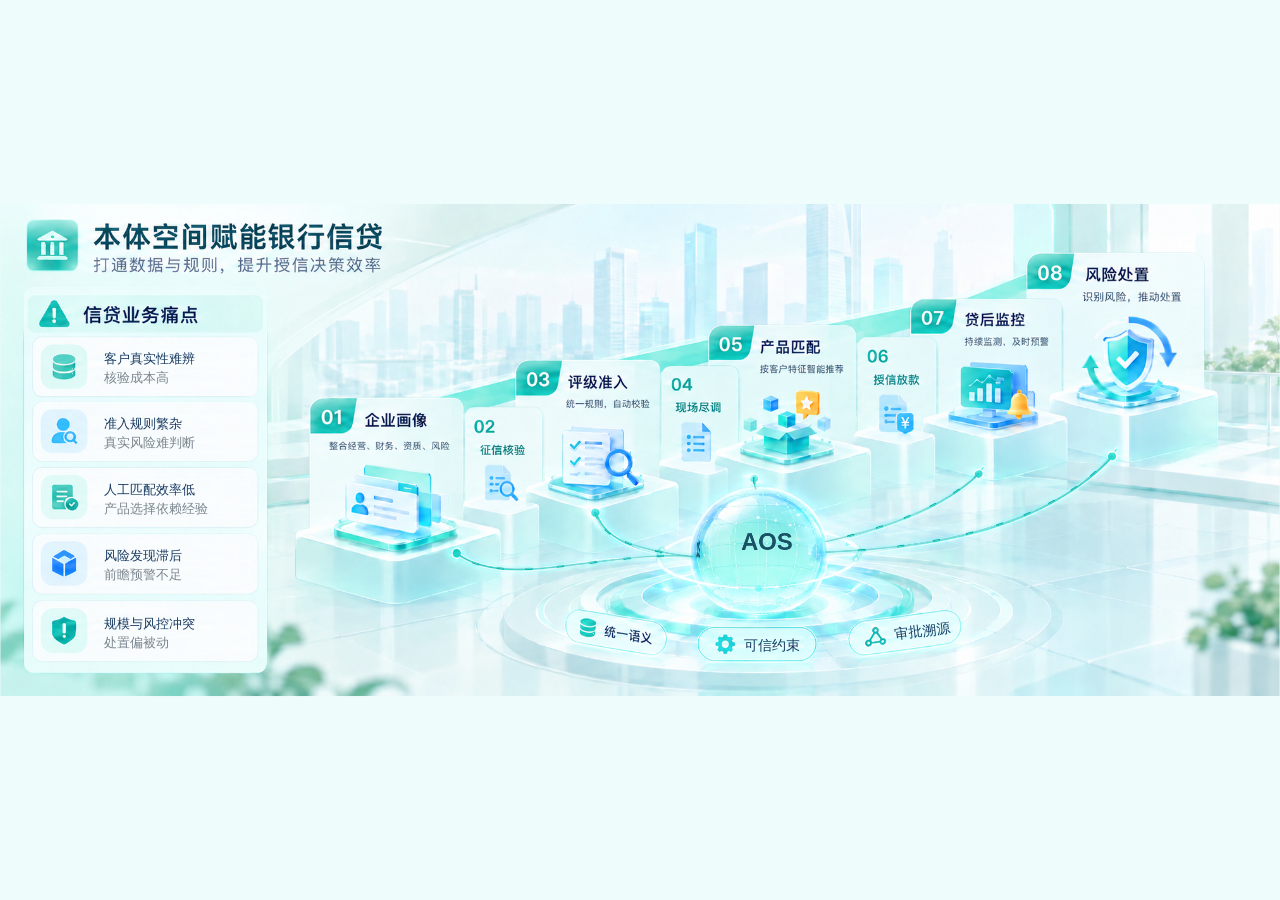
==== prestamos-bancarios/bank-credit-cover/index.html @ e4e33d5e "Publish verified English and Spanish banking demo with redacted sample evidence" ====
<!doctype html>
<html lang="zh-CN">
  <head>
    <meta charset="UTF-8" />
    <meta name="viewport" content="width=device-width, initial-scale=1" />
    <meta name="description" content="本体空间赋能银行信贷：打通数据与规则，提升授信决策效率。" />
    <title>本体空间赋能银行信贷</title>
    <script>
      const coverLanguage = new URLSearchParams(location.search).get('lang')
      if (coverLanguage === 'en' || coverLanguage === 'es-419') {
        document.documentElement.dataset.locale = coverLanguage
        document.addEventListener('DOMContentLoaded', () => {
          const coverImage = document.querySelector('.cover-image')
          coverImage.src = `./assets/credit-cover-${coverLanguage}.png`
          coverImage.alt = coverLanguage === 'en'
            ? 'Ontology Space for Bank Credit: eight stages from business profiling to risk response. Illustrative demo only.'
            : 'Espacio ontológico para crédito bancario: ocho etapas desde el perfil empresarial hasta la gestión del riesgo. Demostración ilustrativa.'
        }, { once: true })
      }
    </script>
    <link rel="stylesheet" href="./styles.css" />
    <script src="./fit.js" defer></script>
    <script src="./motion.js" defer></script>
  </head>
  <body>
    <main class="cover" aria-label="银行信贷本体空间封面">
      <img
        class="cover-image"
        src="./assets/credit-cover.png"
        width="2022"
        height="778"
        fetchpriority="high"
        draggable="false"
        alt="本体空间赋能银行信贷。打通数据与规则，提升授信决策效率。信贷业务痛点：客户真实性难辨，核验成本高；准入规则繁杂，真实风险难判断；人工匹配效率低，产品选择依赖经验；风险发现滞后，前瞻预警不足；规模与风控冲突，处置偏被动。信贷流程：01 企业画像，整合经营、财务、资质、风险；02 征信核验；03 评级准入，统一规则，自动校验；04 现场尽调；05 产品匹配，按客户特征智能推荐；06 授信放款；07 贷后监控，持续监测，及时预警；08 风险处置，识别风险，推动处置。本体空间：统一语义、可信约束、审批溯源。"
      />
      <svg class="pain-copy-layer" viewBox="0 0 2022 778" role="img" aria-label="信贷业务痛点：客户真实性难辨，核验成本高；准入规则繁杂，真实风险难判断；人工匹配效率低，产品选择依赖经验；风险发现滞后，前瞻预警不足；规模与风控冲突，处置偏被动" focusable="false">
        <foreignObject x="0" y="0" width="2022" height="778"><canvas xmlns="http://www.w3.org/1999/xhtml" id="pain-copy-background" width="2022" height="778" style="width:100%;height:100%" aria-hidden="true"></canvas></foreignObject>
        <g fill="#193b62" font-family="PingFang SC, Microsoft YaHei, sans-serif" font-size="21" font-weight="500" aria-hidden="true">
          <text x="164" y="252"><tspan x="164">客户真实性难辨</tspan><tspan x="164" dy="30" fill="#7b858e">核验成本高</tspan></text>
          <text x="164" y="355"><tspan x="164">准入规则繁杂</tspan><tspan x="164" dy="30" fill="#7b858e">真实风险难判断</tspan></text>
          <text x="164" y="459"><tspan x="164">人工匹配效率低</tspan><tspan x="164" dy="30" fill="#7b858e">产品选择依赖经验</tspan></text>
          <text x="164" y="563"><tspan x="164">风险发现滞后</tspan><tspan x="164" dy="30" fill="#7b858e">前瞻预警不足</tspan></text>
          <text x="164" y="670"><tspan x="164">规模与风控冲突</tspan><tspan x="164" dy="30" fill="#7b858e">处置偏被动</tspan></text>
        </g>
      </svg>
      <svg class="globe-copy-layer" viewBox="0 0 2022 778" aria-hidden="true" focusable="false">
        <foreignObject x="0" y="0" width="2022" height="778"><canvas xmlns="http://www.w3.org/1999/xhtml" id="globe-copy-background" width="2022" height="778" style="width:100%;height:100%"></canvas></foreignObject>
      </svg>
      <canvas class="motion-layer" width="2704" height="1040" aria-label="AOS 球体，四个方向的文字随球体旋转，仅显示朝向观众的文字"></canvas>
      <svg class="step-highlights" viewBox="0 0 2022 778" aria-hidden="true" focusable="false">
        <defs>
          <!-- Diffuse upward light: radial falloff has no vertical box edges. -->
          <radialGradient id="uplight-halo" cx="50%" cy="72%" r="50%" fy="78%">
            <stop offset="0" stop-color="#10b9a7" stop-opacity=".56" />
            <stop offset=".38" stop-color="#29c5b2" stop-opacity=".36" />
            <stop offset=".7" stop-color="#53d4c3" stop-opacity=".17" />
            <stop offset="1" stop-color="#53d4c3" stop-opacity="0" />
          </radialGradient>
          <filter id="occlusion-soft" x="-30%" y="-30%" width="160%" height="160%">
            <feGaussianBlur stdDeviation="9" />
          </filter>
          <filter id="icon-mask-soft" x="-30%" y="-30%" width="160%" height="160%">
            <feGaussianBlur stdDeviation="4" />
          </filter>
          <linearGradient id="platform-uplight" x1="0" y1="0" x2="0" y2="1">
            <stop offset="0" stop-color="#00a892" stop-opacity="0" />
            <stop offset=".45" stop-color="#00a892" stop-opacity=".24" />
            <stop offset="1" stop-color="#009e87" stop-opacity=".72" />
          </linearGradient>
          <radialGradient id="platform-top-glow">
            <stop offset="0" stop-color="#e5fffb" stop-opacity=".76" />
            <stop offset=".55" stop-color="#1fbaa3" stop-opacity=".46" />
            <stop offset="1" stop-color="#00a892" stop-opacity="0" />
          </radialGradient>
          <filter id="uplight-soft" x="-30%" y="-30%" width="160%" height="160%">
            <feGaussianBlur stdDeviation="8" />
          </filter>
          <linearGradient id="platform-wash" x1="0" y1="0" x2="0" y2="1">
            <stop offset="0" stop-color="#27bfa8" stop-opacity=".43" />
            <stop offset=".35" stop-color="#1caf99" stop-opacity=".30" />
            <stop offset="1" stop-color="#149f8a" stop-opacity=".20" />
          </linearGradient>
          <clipPath id="platform-01"><path d="M 466.00 538.75 Q 466.00 520.00 487.45 515.12 L 611.55 486.88 Q 633.00 482.00 654.47 486.79 L 768.53 512.21 Q 790.00 517.00 790.00 535.25 L 790.00 571.75 Q 790.00 590.00 768.78 595.82 L 647.22 629.18 Q 626.00 635.00 604.66 629.66 L 487.34 600.34 Q 466.00 595.00 466.00 576.25 Z" /></clipPath>
          <clipPath id="platform-02"><path d="M 737.74 475.42 L 788.26 458.58 Q 793 457 797.68 458.75 L 847.32 477.25 Q 852 479 852.00 484.00 L 852.00 537.00 Q 852 542 847.17 543.29 L 796.83 556.71 Q 792 558 787.22 556.54 L 737.78 541.46 Q 733 540 733.00 535.00 L 733.00 482.00 Q 733 477 737.74 475.42 Z" /></clipPath>
          <clipPath id="platform-03"><path d="M 833.00 468.00 Q 833.00 452.00 848.36 447.51 L 923.64 425.49 Q 939.00 421.00 954.74 423.86 L 1055.26 442.14 Q 1071.00 445.00 1071.00 461.00 L 1071.00 499.00 Q 1071.00 515.00 1055.66 519.53 L 954.34 549.47 Q 939.00 554.00 923.60 549.64 L 848.40 528.36 Q 833.00 524.00 833.00 508.00 Z" /></clipPath>
          <clipPath id="platform-04"><path d="M 1045.79 409.58 L 1090.21 396.42 Q 1095 395 1099.63 396.90 L 1146.37 416.10 Q 1151 418 1151.00 423.00 L 1151.00 469.00 Q 1151 474 1146.24 475.53 L 1099.76 490.47 Q 1095 492 1090.23 490.50 L 1045.77 476.50 Q 1041 475 1041.00 470.00 L 1041.00 416.00 Q 1041 411 1045.79 409.58 Z" /></clipPath>
          <clipPath id="platform-05"><path d="M 1128.00 412.00 Q 1128.00 396.00 1143.48 391.97 L 1231.52 369.03 Q 1247.00 365.00 1262.68 368.16 L 1360.32 387.84 Q 1376.00 391.00 1376.00 407.00 L 1376.00 449.00 Q 1376.00 465.00 1360.41 468.60 L 1261.59 491.40 Q 1246.00 495.00 1230.46 491.18 L 1143.54 469.82 Q 1128.00 466.00 1128.00 450.00 Z" /></clipPath>
          <clipPath id="platform-06"><path d="M 1359.79 364.56 L 1410.21 349.44 Q 1415 348 1419.80 349.39 L 1472.20 364.61 Q 1477 366 1477.00 371.00 L 1477.00 428.00 Q 1477 433 1472.23 434.51 L 1421.77 450.49 Q 1417 452 1412.22 450.53 L 1359.78 434.47 Q 1355 433 1355.00 428.00 L 1355.00 371.00 Q 1355 366 1359.79 364.56 Z" /></clipPath>
          <clipPath id="platform-07"><path d="M 1459.00 360.00 Q 1459.00 344.00 1474.55 340.22 L 1554.45 320.78 Q 1570.00 317.00 1585.63 320.40 L 1669.37 338.60 Q 1685.00 342.00 1685.00 358.00 L 1685.00 395.00 Q 1685.00 411.00 1669.54 415.12 L 1580.46 438.88 Q 1565.00 443.00 1549.50 439.05 L 1474.50 419.95 Q 1459.00 416.00 1459.00 400.00 Z" /></clipPath>
          <clipPath id="platform-08"><path d="M 1659.00 321.00 Q 1659.00 305.00 1674.59 301.42 L 1778.41 277.58 Q 1794.00 274.00 1809.71 277.02 L 1908.29 295.98 Q 1924.00 299.00 1924.00 315.00 L 1924.00 367.00 Q 1924.00 383.00 1908.37 386.41 L 1797.63 410.59 Q 1782.00 414.00 1766.40 410.45 L 1674.60 389.55 Q 1659.00 386.00 1659.00 370.00 Z" /></clipPath>
          <mask id="icons-clear" maskUnits="userSpaceOnUse" x="0" y="0" width="2022" height="778">
            <rect width="2022" height="778" fill="white" />
            <rect x="520" y="402" width="211" height="150" rx="8" fill="black" filter="url(#icon-mask-soft)" />
            <rect x="759" y="405" width="67" height="71" rx="8" fill="black" filter="url(#icon-mask-soft)" />
            <rect x="861" y="344" width="159" height="126" rx="8" fill="black" filter="url(#icon-mask-soft)" />
            <rect x="1071" y="339" width="60" height="73" rx="8" fill="black" filter="url(#icon-mask-soft)" />
            <rect x="1162" y="285" width="162" height="130" rx="8" fill="black" filter="url(#icon-mask-soft)" />
            <rect x="1380" y="293" width="69" height="73" rx="8" fill="black" filter="url(#icon-mask-soft)" />
            <rect x="1494" y="242" width="152" height="116" rx="8" fill="black" filter="url(#icon-mask-soft)" />
            <rect x="1690" y="167" width="179" height="162" rx="8" fill="black" filter="url(#icon-mask-soft)" />
            <circle cx="1199" cy="551" r="109" fill="black" filter="url(#icon-mask-soft)" />
            <rect x="744" y="369" width="102" height="31" rx="3" fill="black" filter="url(#icon-mask-soft)" />
            <rect x="1053" y="302" width="104" height="35" rx="3" fill="black" filter="url(#icon-mask-soft)" />
            <rect x="1367" y="263" width="102" height="30" rx="3" fill="black" filter="url(#icon-mask-soft)" />
          </mask>
          <mask id="platform-occlusion-03" maskUnits="userSpaceOnUse" x="0" y="0" width="2022" height="778"><rect width="2022" height="778" fill="white"/><path filter="url(#occlusion-soft)" d="M 737.74 475.42 L 788.26 458.58 Q 793 457 797.68 458.75 L 847.32 477.25 Q 852 479 852.00 484.00 L 852.00 537.00 Q 852 542 847.17 543.29 L 796.83 556.71 Q 792 558 787.22 556.54 L 737.78 541.46 Q 733 540 733.00 535.00 L 733.00 482.00 Q 733 477 737.74 475.42 Z" fill="black"/></mask>
          <mask id="platform-occlusion-05" maskUnits="userSpaceOnUse" x="0" y="0" width="2022" height="778"><rect width="2022" height="778" fill="white"/><path filter="url(#occlusion-soft)" d="M 1045.79 409.58 L 1090.21 396.42 Q 1095 395 1099.63 396.90 L 1146.37 416.10 Q 1151 418 1151.00 423.00 L 1151.00 469.00 Q 1151 474 1146.24 475.53 L 1099.76 490.47 Q 1095 492 1090.23 490.50 L 1045.77 476.50 Q 1041 475 1041.00 470.00 L 1041.00 416.00 Q 1041 411 1045.79 409.58 Z" fill="black"/></mask>
          <mask id="platform-occlusion-07" maskUnits="userSpaceOnUse" x="0" y="0" width="2022" height="778"><rect width="2022" height="778" fill="white"/><path filter="url(#occlusion-soft)" d="M 1359.79 364.56 L 1410.21 349.44 Q 1415 348 1419.80 349.39 L 1472.20 364.61 Q 1477 366 1477.00 371.00 L 1477.00 428.00 Q 1477 433 1472.23 434.51 L 1421.77 450.49 Q 1417 452 1412.22 450.53 L 1359.78 434.47 Q 1355 433 1355.00 428.00 L 1355.00 371.00 Q 1355 366 1359.79 364.56 Z" fill="black"/></mask>
          <mask id="platform-occlusion-08" maskUnits="userSpaceOnUse" x="0" y="0" width="2022" height="778"><rect width="2022" height="778" fill="white"/><path filter="url(#occlusion-soft)" d="M 1459.00 360.00 Q 1459.00 344.00 1474.55 340.22 L 1554.45 320.78 Q 1570.00 317.00 1585.63 320.40 L 1669.37 338.60 Q 1685.00 342.00 1685.00 358.00 L 1685.00 395.00 Q 1685.00 411.00 1669.54 415.12 L 1580.46 438.88 Q 1565.00 443.00 1549.50 439.05 L 1474.50 419.95 Q 1459.00 416.00 1459.00 400.00 Z" fill="black"/></mask>
          <filter id="platform-rim-soft" x="-25%" y="-80%" width="150%" height="260%">
            <feGaussianBlur stdDeviation="1.1" />
          </filter>
          <filter id="platform-rim-glow" x="-25%" y="-80%" width="150%" height="260%">
            <feGaussianBlur stdDeviation="2.6" />
          </filter>
          <linearGradient id="platform-light-edge" x1="0" y1="0" x2="0" y2="1">
            <stop offset="0" stop-color="#00bda7" stop-opacity="0" />
            <stop offset=".5" stop-color="#00bda7" stop-opacity=".32" />
            <stop offset="1" stop-color="#e5fffb" stop-opacity=".7" />
          </linearGradient>
          <!-- Feather the small due-diligence platform behind the foreground platform. -->
          <filter id="platform-overlap-soft" x="-30%" y="-30%" width="160%" height="160%">
            <feGaussianBlur stdDeviation="5" />
          </filter>
          <mask id="platform-occlusion-04" maskUnits="userSpaceOnUse" x="0" y="0" width="2022" height="778">
            <rect width="2022" height="778" fill="white" />
            <path d="M 833.00 468.00 Q 833.00 452.00 848.36 447.51 L 923.64 425.49 Q 939.00 421.00 954.74 423.86 L 1055.26 442.14 Q 1071.00 445.00 1071.00 461.00 L 1071.00 499.00 Q 1071.00 515.00 1055.66 519.53 L 954.34 549.47 Q 939.00 554.00 923.60 549.64 L 848.40 528.36 Q 833.00 524.00 833.00 508.00 Z" fill="black" filter="url(#occlusion-soft)" />
          </mask>
          <mask id="platform-occlusion-02" maskUnits="userSpaceOnUse" x="0" y="0" width="2022" height="778">
            <rect width="2022" height="778" fill="white" />
            <path d="M 466.00 538.75 Q 466.00 520.00 487.45 515.12 L 611.55 486.88 Q 633.00 482.00 654.47 486.79 L 768.53 512.21 Q 790.00 517.00 790.00 535.25 L 790.00 571.75 Q 790.00 590.00 768.78 595.82 L 647.22 629.18 Q 626.00 635.00 604.66 629.66 L 487.34 600.34 Q 466.00 595.00 466.00 576.25 Z" fill="black" filter="url(#occlusion-soft)" />
          </mask>
          <mask id="platform-occlusion-06" maskUnits="userSpaceOnUse" x="0" y="0" width="2022" height="778">
            <rect width="2022" height="778" fill="white" />
            <path d="M 1128.00 412.00 Q 1128.00 396.00 1143.48 391.97 L 1231.52 369.03 Q 1247.00 365.00 1262.68 368.16 L 1360.32 387.84 Q 1376.00 391.00 1376.00 407.00 L 1376.00 449.00 Q 1376.00 465.00 1360.41 468.60 L 1261.59 491.40 Q 1246.00 495.00 1230.46 491.18 L 1143.54 469.82 Q 1128.00 466.00 1128.00 450.00 Z" fill="black" filter="url(#occlusion-soft)" />
          </mask>
        </defs>
        <g class="step-highlight" data-step="01" style="--step-delay: 0s" mask="url(#icons-clear)">
          <g>
            <g clip-path="url(#platform-01)">
              <path d="M 466.00 538.75 Q 466.00 520.00 487.45 515.12 L 611.55 486.88 Q 633.00 482.00 654.47 486.79 L 768.53 512.21 Q 790.00 517.00 790.00 535.25 L 790.00 571.75 Q 790.00 590.00 768.78 595.82 L 647.22 629.18 Q 626.00 635.00 604.66 629.66 L 487.34 600.34 Q 466.00 595.00 466.00 576.25 Z" fill="url(#platform-wash)" />
              <path d="M 489.07 526.63 Q 466.00 520.00 489.40 514.68 L 609.60 487.32 Q 633.00 482.00 656.42 487.22 L 766.58 511.78 Q 790.00 517.00 767.00 523.87 L 649.00 559.13 Q 626.00 566.00 602.93 559.37 Z" fill="url(#platform-top-glow)" />
            </g>
              <path d="M 489.07 526.63 Q 466.00 520.00 489.40 514.68 L 609.60 487.32 Q 633.00 482.00 656.42 487.22 L 766.58 511.78 Q 790.00 517.00 767.00 523.87 L 649.00 559.13 Q 626.00 566.00 602.93 559.37 Z" fill="none" stroke="#0aaf98" stroke-opacity=".94" stroke-width="6" filter="url(#platform-rim-glow)" />
              <path d="M 489.07 526.63 Q 466.00 520.00 489.40 514.68 L 609.60 487.32 Q 633.00 482.00 656.42 487.22 L 766.58 511.78 Q 790.00 517.00 767.00 523.87 L 649.00 559.13 Q 626.00 566.00 602.93 559.37 Z" fill="none" stroke="#d7fff4" stroke-opacity=".48" stroke-width="1.8" stroke-linejoin="round" filter="url(#platform-rim-soft)" />
            <g class="platform-uplight" filter="url(#uplight-soft)">
              <ellipse cx="628.5" cy="461.5" rx="200.26" ry="136.08" fill="url(#uplight-halo)" />
            </g>
          </g>
        </g>
        <g class="step-highlight" data-step="02" style="--step-delay: 2s" mask="url(#icons-clear)">
          <g mask="url(#platform-occlusion-02)">
            <g filter="url(#platform-overlap-soft)">
            <g clip-path="url(#platform-02)">
              <path d="M 737.74 475.42 L 788.26 458.58 Q 793 457 797.68 458.75 L 847.32 477.25 Q 852 479 852.00 484.00 L 852.00 537.00 Q 852 542 847.17 543.29 L 796.83 556.71 Q 792 558 787.22 556.54 L 737.78 541.46 Q 733 540 733.00 535.00 L 733.00 482.00 Q 733 477 737.74 475.42 Z" fill="url(#platform-wash)" />
              <polygon points="733,477 793,457 852,479 792,490" fill="url(#platform-top-glow)" />
            </g>
            </g>
              <polygon points="733,477 793,457 852,479 792,490" fill="none" stroke="#0aaf98" stroke-opacity=".94" stroke-width="6" filter="url(#platform-rim-glow)" />
              <polygon points="733,477 793,457 852,479 792,490" fill="none" stroke="#d7fff4" stroke-opacity=".48" stroke-width="1.8" stroke-linejoin="round" filter="url(#platform-rim-soft)" />
            <g class="platform-uplight" filter="url(#uplight-soft)">
              <ellipse cx="792.5" cy="433.5" rx="73.78" ry="81.36" fill="url(#uplight-halo)" />
            </g>
          </g>
        </g>
        <g class="step-highlight" data-step="03" style="--step-delay: 4s" mask="url(#icons-clear)">
          <g mask="url(#platform-occlusion-03)">
            <g clip-path="url(#platform-03)">
              <path d="M 833.00 468.00 Q 833.00 452.00 848.36 447.51 L 923.64 425.49 Q 939.00 421.00 954.74 423.86 L 1055.26 442.14 Q 1071.00 445.00 1071.00 461.00 L 1071.00 499.00 Q 1071.00 515.00 1055.66 519.53 L 954.34 549.47 Q 939.00 554.00 923.60 549.64 L 848.40 528.36 Q 833.00 524.00 833.00 508.00 Z" fill="url(#platform-wash)" />
              <path d="M 852.04 458.11 Q 833.00 452.00 852.20 446.39 L 919.80 426.61 Q 939.00 421.00 958.68 424.58 L 1051.32 441.42 Q 1071.00 445.00 1051.90 450.93 L 958.10 480.07 Q 939.00 486.00 919.96 479.89 Z" fill="url(#platform-top-glow)" />
            </g>
              <path d="M 852.04 458.11 Q 833.00 452.00 852.20 446.39 L 919.80 426.61 Q 939.00 421.00 958.68 424.58 L 1051.32 441.42 Q 1071.00 445.00 1051.90 450.93 L 958.10 480.07 Q 939.00 486.00 919.96 479.89 Z" fill="none" stroke="#0aaf98" stroke-opacity=".94" stroke-width="6" filter="url(#platform-rim-glow)" />
              <path d="M 852.04 458.11 Q 833.00 452.00 852.20 446.39 L 919.80 426.61 Q 939.00 421.00 958.68 424.58 L 1051.32 441.42 Q 1071.00 445.00 1051.90 450.93 L 958.10 480.07 Q 939.00 486.00 919.96 479.89 Z" fill="none" stroke="#d7fff4" stroke-opacity=".48" stroke-width="1.8" stroke-linejoin="round" filter="url(#platform-rim-soft)" />
            <g class="platform-uplight" filter="url(#uplight-soft)">
              <ellipse cx="952" cy="390.5" rx="147.56" ry="121.68" fill="url(#uplight-halo)" />
            </g>
          </g>
        </g>
        <g class="step-highlight" data-step="04" style="--step-delay: 6s" mask="url(#icons-clear)">
          <g mask="url(#platform-occlusion-04)">
            <g filter="url(#platform-overlap-soft)">
            <g clip-path="url(#platform-04)">
              <path d="M 1045.79 409.58 L 1090.21 396.42 Q 1095 395 1099.63 396.90 L 1146.37 416.10 Q 1151 418 1151.00 423.00 L 1151.00 469.00 Q 1151 474 1146.24 475.53 L 1099.76 490.47 Q 1095 492 1090.23 490.50 L 1045.77 476.50 Q 1041 475 1041.00 470.00 L 1041.00 416.00 Q 1041 411 1045.79 409.58 Z" fill="url(#platform-wash)" />
              <polygon points="1041,411 1095,395 1151,418 1095,428" fill="url(#platform-top-glow)" />
            </g>
            </g>
              <polygon points="1041,411 1095,395 1151,418 1095,428" fill="none" stroke="#0aaf98" stroke-opacity=".94" stroke-width="6" filter="url(#platform-rim-glow)" />
              <polygon points="1041,411 1095,395 1151,418 1095,428" fill="none" stroke="#d7fff4" stroke-opacity=".48" stroke-width="1.8" stroke-linejoin="round" filter="url(#platform-rim-soft)" />
            <g class="platform-uplight" filter="url(#uplight-soft)">
              <ellipse cx="1096" cy="371.5" rx="68.2" ry="81.36" fill="url(#uplight-halo)" />
            </g>
          </g>
        </g>
        <g class="step-highlight" data-step="05" style="--step-delay: 8s" mask="url(#icons-clear)">
          <g mask="url(#platform-occlusion-05)">
            <g clip-path="url(#platform-05)">
              <path d="M 1128.00 412.00 Q 1128.00 396.00 1143.48 391.97 L 1231.52 369.03 Q 1247.00 365.00 1262.68 368.16 L 1360.32 387.84 Q 1376.00 391.00 1376.00 407.00 L 1376.00 449.00 Q 1376.00 465.00 1360.41 468.60 L 1261.59 491.40 Q 1246.00 495.00 1230.46 491.18 L 1143.54 469.82 Q 1128.00 466.00 1128.00 450.00 Z" fill="url(#platform-wash)" />
              <path d="M 1149.09 402.26 Q 1128.00 396.00 1149.29 390.45 L 1225.71 370.55 Q 1247.00 365.00 1268.57 369.35 L 1354.43 386.65 Q 1376.00 391.00 1354.97 397.47 L 1267.03 424.53 Q 1246.00 431.00 1224.91 424.74 Z" fill="url(#platform-top-glow)" />
            </g>
              <path d="M 1149.09 402.26 Q 1128.00 396.00 1149.29 390.45 L 1225.71 370.55 Q 1247.00 365.00 1268.57 369.35 L 1354.43 386.65 Q 1376.00 391.00 1354.97 397.47 L 1267.03 424.53 Q 1246.00 431.00 1224.91 424.74 Z" fill="none" stroke="#0aaf98" stroke-opacity=".94" stroke-width="6" filter="url(#platform-rim-glow)" />
              <path d="M 1149.09 402.26 Q 1128.00 396.00 1149.29 390.45 L 1225.71 370.55 Q 1247.00 365.00 1268.57 369.35 L 1354.43 386.65 Q 1376.00 391.00 1354.97 397.47 L 1267.03 424.53 Q 1246.00 431.00 1224.91 424.74 Z" fill="none" stroke="#d7fff4" stroke-opacity=".48" stroke-width="1.8" stroke-linejoin="round" filter="url(#platform-rim-soft)" />
            <g class="platform-uplight" filter="url(#uplight-soft)">
              <ellipse cx="1252" cy="335.5" rx="153.76" ry="123.12" fill="url(#uplight-halo)" />
            </g>
          </g>
        </g>
        <g class="step-highlight" data-step="06" style="--step-delay: 10s" mask="url(#icons-clear)">
          <g mask="url(#platform-occlusion-06)">
            <g filter="url(#platform-overlap-soft)">
            <g clip-path="url(#platform-06)">
              <path d="M 1359.79 364.56 L 1410.21 349.44 Q 1415 348 1419.80 349.39 L 1472.20 364.61 Q 1477 366 1477.00 371.00 L 1477.00 428.00 Q 1477 433 1472.23 434.51 L 1421.77 450.49 Q 1417 452 1412.22 450.53 L 1359.78 434.47 Q 1355 433 1355.00 428.00 L 1355.00 371.00 Q 1355 366 1359.79 364.56 Z" fill="url(#platform-wash)" />
              <polygon points="1355,366 1415,348 1477,366 1417,377" fill="url(#platform-top-glow)" />
            </g>
            </g>
              <polygon points="1355,366 1415,348 1477,366 1417,377" fill="none" stroke="#0aaf98" stroke-opacity=".94" stroke-width="6" filter="url(#platform-rim-glow)" />
              <polygon points="1355,366 1415,348 1477,366 1417,377" fill="none" stroke="#d7fff4" stroke-opacity=".48" stroke-width="1.8" stroke-linejoin="round" filter="url(#platform-rim-soft)" />
            <g class="platform-uplight" filter="url(#uplight-soft)">
              <ellipse cx="1416" cy="322.5" rx="75.64" ry="78.48" fill="url(#uplight-halo)" />
            </g>
          </g>
        </g>
        <g class="step-highlight" data-step="07" style="--step-delay: 12s" mask="url(#icons-clear)">
          <g mask="url(#platform-occlusion-07)">
            <g clip-path="url(#platform-07)">
              <path d="M 1459.00 360.00 Q 1459.00 344.00 1474.55 340.22 L 1554.45 320.78 Q 1570.00 317.00 1585.63 320.40 L 1669.37 338.60 Q 1685.00 342.00 1685.00 358.00 L 1685.00 395.00 Q 1685.00 411.00 1669.54 415.12 L 1580.46 438.88 Q 1565.00 443.00 1549.50 439.05 L 1474.50 419.95 Q 1459.00 416.00 1459.00 400.00 Z" fill="url(#platform-wash)" />
              <path d="M 1480.12 350.18 Q 1459.00 344.00 1480.38 338.80 L 1548.62 322.20 Q 1570.00 317.00 1591.50 321.67 L 1663.50 337.33 Q 1685.00 342.00 1663.79 347.83 L 1586.21 369.17 Q 1565.00 375.00 1543.88 368.82 Z" fill="url(#platform-top-glow)" />
            </g>
              <path d="M 1480.12 350.18 Q 1459.00 344.00 1480.38 338.80 L 1548.62 322.20 Q 1570.00 317.00 1591.50 321.67 L 1663.50 337.33 Q 1685.00 342.00 1663.79 347.83 L 1586.21 369.17 Q 1565.00 375.00 1543.88 368.82 Z" fill="none" stroke="#0aaf98" stroke-opacity=".94" stroke-width="6" filter="url(#platform-rim-glow)" />
              <path d="M 1480.12 350.18 Q 1459.00 344.00 1480.38 338.80 L 1548.62 322.20 Q 1570.00 317.00 1591.50 321.67 L 1663.50 337.33 Q 1685.00 342.00 1663.79 347.83 L 1586.21 369.17 Q 1565.00 375.00 1543.88 368.82 Z" fill="none" stroke="#d7fff4" stroke-opacity=".48" stroke-width="1.8" stroke-linejoin="round" filter="url(#platform-rim-soft)" />
            <g class="platform-uplight" filter="url(#uplight-soft)">
              <ellipse cx="1572" cy="285.5" rx="140.12" ry="120.24" fill="url(#uplight-halo)" />
            </g>
          </g>
        </g>
        <g class="step-highlight" data-step="08" style="--step-delay: 14s" mask="url(#icons-clear)">
          <g mask="url(#platform-occlusion-08)">
            <g clip-path="url(#platform-08)">
              <path d="M 1659.00 321.00 Q 1659.00 305.00 1674.59 301.42 L 1778.41 277.58 Q 1794.00 274.00 1809.71 277.02 L 1908.29 295.98 Q 1924.00 299.00 1924.00 315.00 L 1924.00 367.00 Q 1924.00 383.00 1908.37 386.41 L 1797.63 410.59 Q 1782.00 414.00 1766.40 410.45 L 1674.60 389.55 Q 1659.00 386.00 1659.00 370.00 Z" fill="url(#platform-wash)" />
              <path d="M 1682.03 311.74 Q 1659.00 305.00 1682.39 299.63 L 1770.61 279.37 Q 1794.00 274.00 1817.57 278.53 L 1900.43 294.47 Q 1924.00 299.00 1900.99 305.81 L 1805.01 334.19 Q 1782.00 341.00 1758.97 334.26 Z" fill="url(#platform-top-glow)" />
            </g>
              <path d="M 1682.03 311.74 Q 1659.00 305.00 1682.39 299.63 L 1770.61 279.37 Q 1794.00 274.00 1817.57 278.53 L 1900.43 294.47 Q 1924.00 299.00 1900.99 305.81 L 1805.01 334.19 Q 1782.00 341.00 1758.97 334.26 Z" fill="none" stroke="#0aaf98" stroke-opacity=".94" stroke-width="6" filter="url(#platform-rim-glow)" />
              <path d="M 1682.03 311.74 Q 1659.00 305.00 1682.39 299.63 L 1770.61 279.37 Q 1794.00 274.00 1817.57 278.53 L 1900.43 294.47 Q 1924.00 299.00 1900.99 305.81 L 1805.01 334.19 Q 1782.00 341.00 1758.97 334.26 Z" fill="none" stroke="#d7fff4" stroke-opacity=".48" stroke-width="1.8" stroke-linejoin="round" filter="url(#platform-rim-soft)" />
            <g class="platform-uplight" filter="url(#uplight-soft)">
              <ellipse cx="1791.5" cy="243" rx="164.3" ry="120.96" fill="url(#uplight-halo)" />
            </g>
          </g>
        </g>
      </svg>
      <svg class="badge-copy-layer" viewBox="0 0 2022 778" role="img" aria-label="统一语义、可信约束、审批溯源" focusable="false">
        <foreignObject x="0" y="0" width="2022" height="778"><canvas xmlns="http://www.w3.org/1999/xhtml" id="badge-copy-background" width="2022" height="778" style="width:100%;height:100%" aria-hidden="true"></canvas></foreignObject>
        <g fill="#193b62" font-family="PingFang SC, Microsoft YaHei, sans-serif" font-size="22" font-weight="500" aria-hidden="true">
          <text x="1175" y="705">可信约束</text>
          <text x="1414" y="688" transform="rotate(-7 1414 688)">审批溯源</text>
        </g>
      </svg>
    </main>
  </body>
</html>
---- prestamos-bancarios/bank-credit-cover/styles.css ----
:root {
  color-scheme: light;
  background: #effcfc;
}

* { box-sizing: border-box; }

html, body {
  width: 100%;
  height: 100%;
  margin: 0;
  overflow: hidden;
}

body {
  display: grid;
  place-items: center;
}

/* A single fixed design canvas. Only its display scale changes. */
.cover {
  position: absolute;
  left: 50%;
  top: 50%;
  width: 2704px;
  height: 1040px;
  margin: 0;
  overflow: hidden;
  background: #effcfc;
  transform: translate(-50%, -50%) scale(var(--cover-scale, 0));
  transform-origin: center;
}

.cover-image {
  display: block;
  width: 100%;
  height: 100%;
  object-fit: contain;
  object-position: center;
  user-select: none;
}

.motion-layer {
  position: absolute;
  inset: 0;
  width: 100%;
  height: 100%;
  pointer-events: none;
}

html[data-locale='en'] .pain-copy-layer,
html[data-locale='en'] .globe-copy-layer,
html[data-locale='en'] .badge-copy-layer,
html[data-locale='en'] .motion-layer,
html[data-locale='es-419'] .pain-copy-layer,
html[data-locale='es-419'] .globe-copy-layer,
html[data-locale='es-419'] .badge-copy-layer,
html[data-locale='es-419'] .motion-layer { display: none; }

.step-highlights {
  position: absolute;
  inset: 0;
  width: 100%;
  height: 100%;
  pointer-events: none;
}

/* One platform at a time: 2 seconds per step, 16 seconds per cycle. */
.step-highlight {
  opacity: 0;
  animation: platform-light 16s step-end infinite;
  animation-delay: var(--step-delay, 0s);
}

.platform-uplight {
  transform: none;
}

@keyframes platform-light {
  0% { opacity: 1; }
  12.5%, 100% { opacity: 0; }
}

@media (prefers-reduced-motion: reduce) {
  .step-highlight { animation: none; opacity: 0; }
  .step-highlight[data-step="01"] { opacity: 1; }
}

.pain-copy-layer,
.globe-copy-layer,
.badge-copy-layer {
  position: absolute;
  inset: 0;
  width: 100%;
  height: 100%;
  pointer-events: none;
}
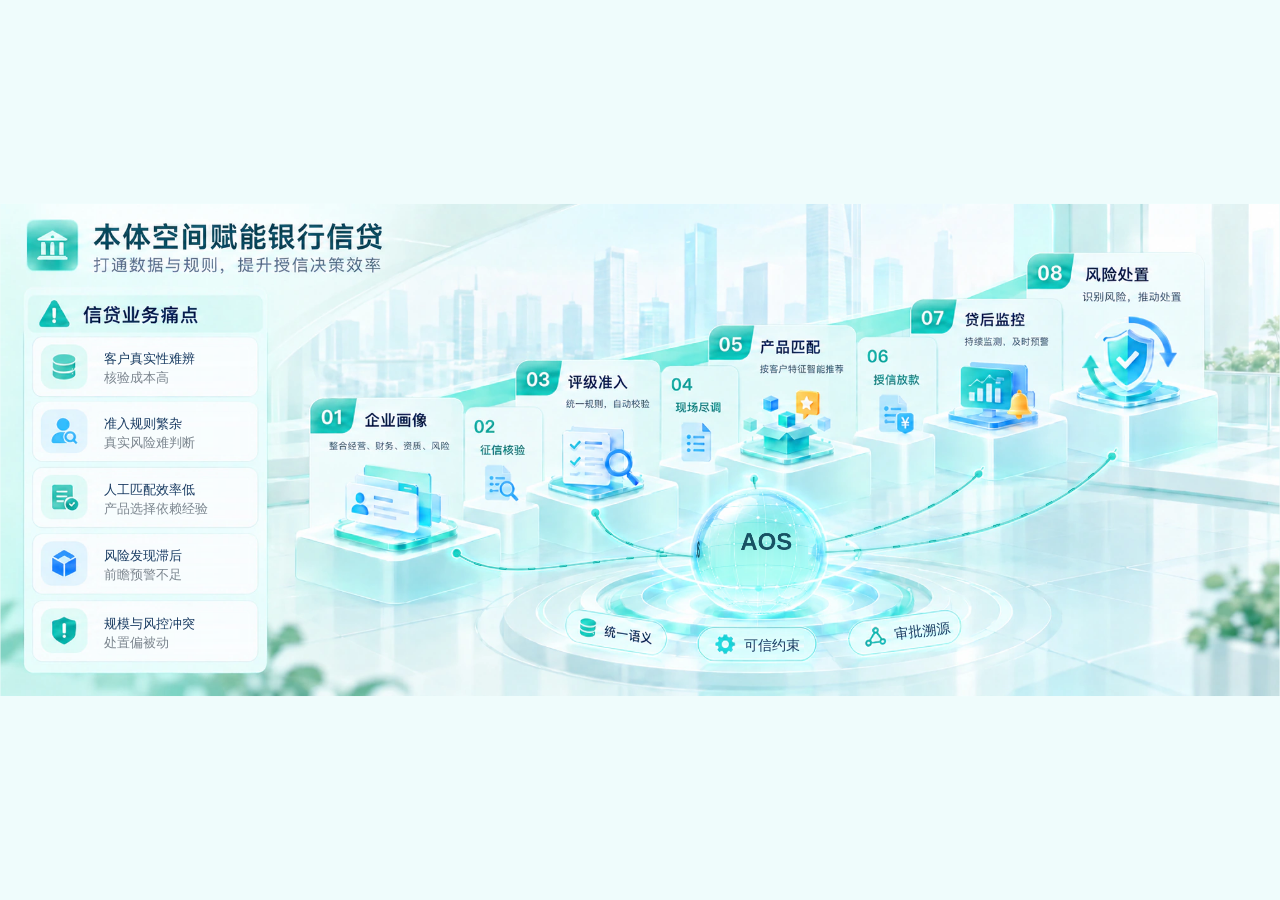
==== commit 8b5e3cb1: "Publish banking demo 69689ba3e252ff5349161ab86abd3a5fc410bc04" ====
--- a/prestamos-bancarios/bank-credit-cover/index.html
+++ b/prestamos-bancarios/bank-credit-cover/index.html
@@ -6,17 +6,10 @@
     <meta name="description" content="本体空间赋能银行信贷：打通数据与规则，提升授信决策效率。" />
     <title>本体空间赋能银行信贷</title>
     <script>
-      const coverLanguage = new URLSearchParams(location.search).get('lang')
-      if (coverLanguage === 'en' || coverLanguage === 'es-419') {
-        document.documentElement.dataset.locale = coverLanguage
-        document.addEventListener('DOMContentLoaded', () => {
-          const coverImage = document.querySelector('.cover-image')
-          coverImage.src = `./assets/credit-cover-${coverLanguage}.png`
-          coverImage.alt = coverLanguage === 'en'
-            ? 'Ontology Space for Bank Credit: eight stages from business profiling to risk response. Illustrative demo only.'
-            : 'Espacio ontológico para crédito bancario: ocho etapas desde el perfil empresarial hasta la gestión del riesgo. Demostración ilustrativa.'
-        }, { once: true })
-      }
+      const requestedCoverLanguage = new URLSearchParams(location.search).get('lang')
+      const coverLanguage = ['en', 'es-419'].includes(requestedCoverLanguage) ? requestedCoverLanguage : 'zh-CN'
+      document.documentElement.lang = coverLanguage
+      if (coverLanguage !== 'zh-CN') document.documentElement.dataset.locale = coverLanguage
     </script>
     <link rel="stylesheet" href="./styles.css" />
     <script src="./fit.js" defer></script>
@@ -26,13 +19,21 @@
     <main class="cover" aria-label="银行信贷本体空间封面">
       <img
         class="cover-image"
-        src="./assets/credit-cover.png"
         width="2022"
         height="778"
         fetchpriority="high"
         draggable="false"
         alt="本体空间赋能银行信贷。打通数据与规则，提升授信决策效率。信贷业务痛点：客户真实性难辨，核验成本高；准入规则繁杂，真实风险难判断；人工匹配效率低，产品选择依赖经验；风险发现滞后，前瞻预警不足；规模与风控冲突，处置偏被动。信贷流程：01 企业画像，整合经营、财务、资质、风险；02 征信核验；03 评级准入，统一规则，自动校验；04 现场尽调；05 产品匹配，按客户特征智能推荐；06 授信放款；07 贷后监控，持续监测，及时预警；08 风险处置，识别风险，推动处置。本体空间：统一语义、可信约束、审批溯源。"
       />
+      <script>
+        // Select the localized asset before the browser starts downloading an
+        // image; EN/ES must not first download the large Chinese source PNG.
+        const coverImage = document.querySelector('.cover-image')
+        coverImage.src = `./assets/credit-cover${coverLanguage === 'zh-CN' ? '' : `-${coverLanguage}`}.webp`
+        if (coverLanguage !== 'zh-CN') coverImage.alt = coverLanguage === 'en'
+          ? 'Ontology Space for Bank Credit: eight stages from business profiling to risk response. Illustrative demo only.'
+          : 'Espacio ontológico para crédito bancario: ocho etapas desde el perfil empresarial hasta la gestión del riesgo. Demostración ilustrativa.'
+      </script>
       <svg class="pain-copy-layer" viewBox="0 0 2022 778" role="img" aria-label="信贷业务痛点：客户真实性难辨，核验成本高；准入规则繁杂，真实风险难判断；人工匹配效率低，产品选择依赖经验；风险发现滞后，前瞻预警不足；规模与风控冲突，处置偏被动" focusable="false">
         <foreignObject x="0" y="0" width="2022" height="778"><canvas xmlns="http://www.w3.org/1999/xhtml" id="pain-copy-background" width="2022" height="778" style="width:100%;height:100%" aria-hidden="true"></canvas></foreignObject>
         <g fill="#193b62" font-family="PingFang SC, Microsoft YaHei, sans-serif" font-size="21" font-weight="500" aria-hidden="true">
